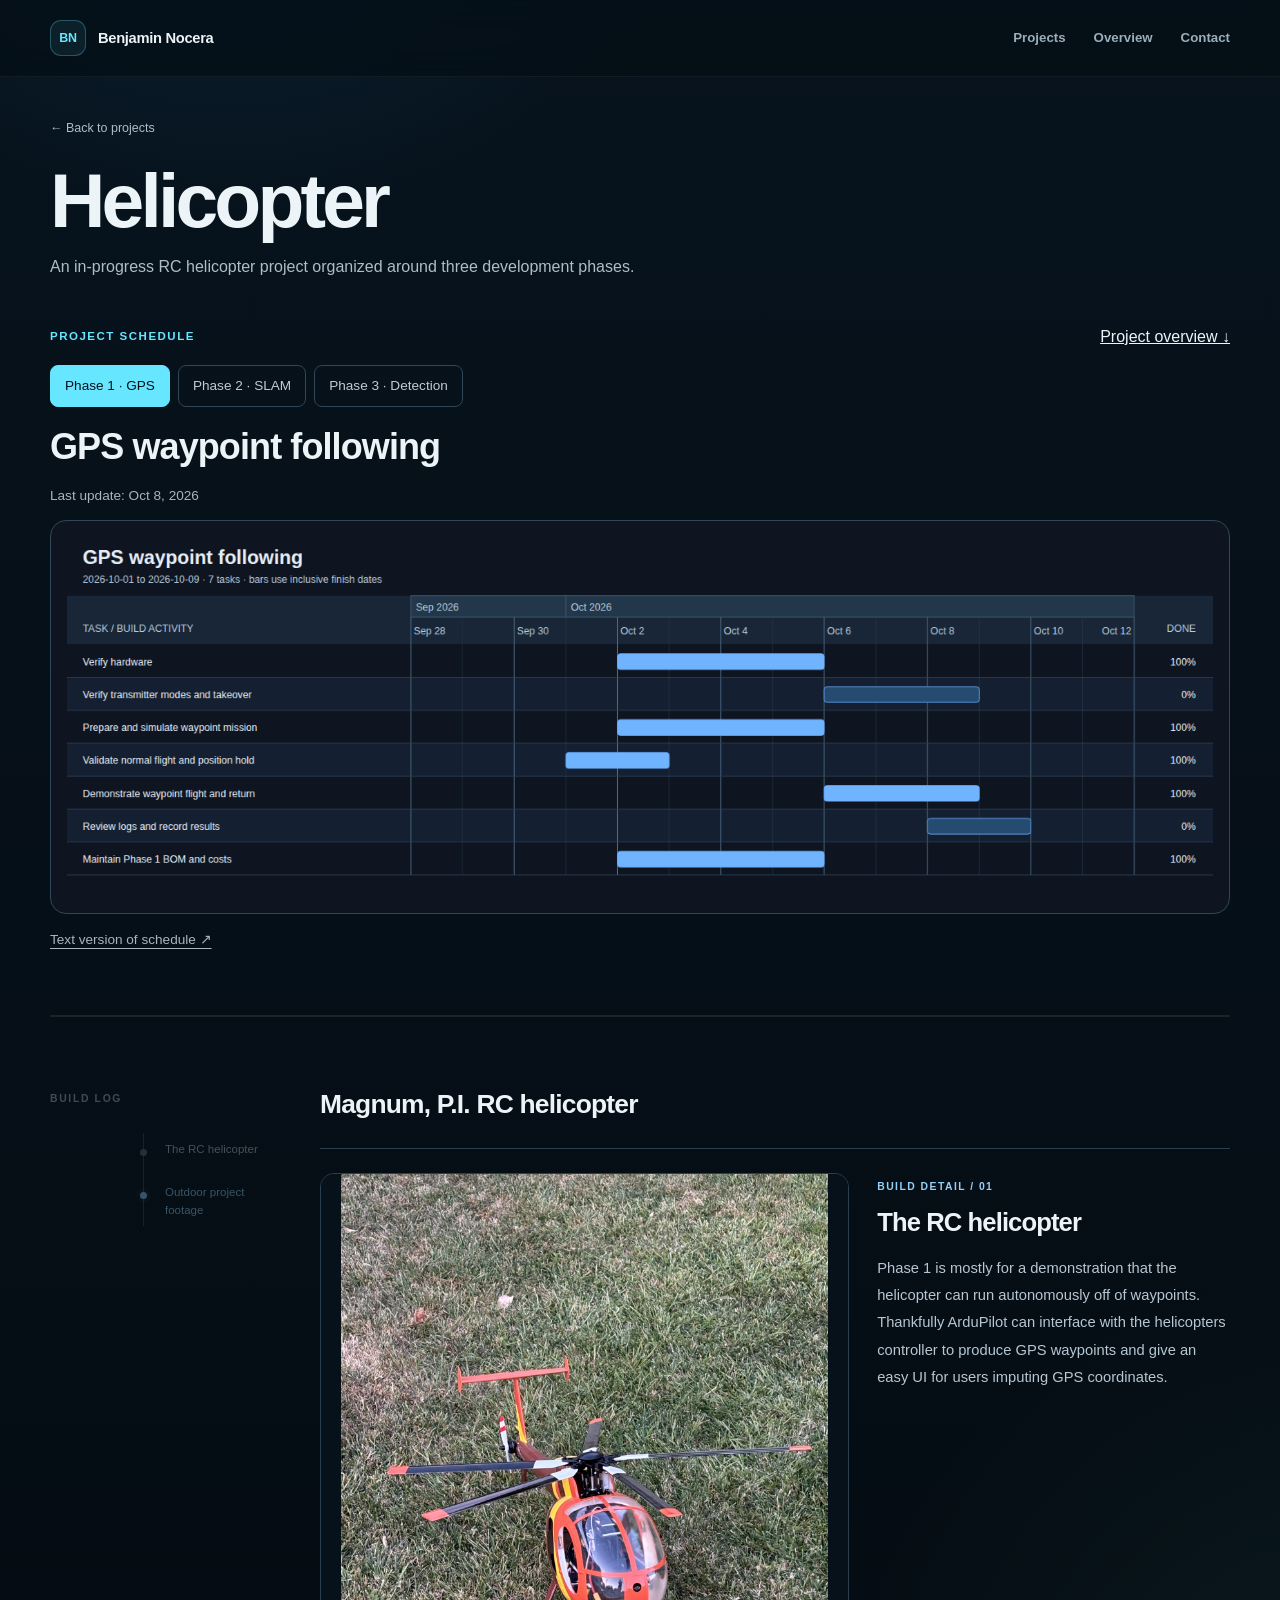
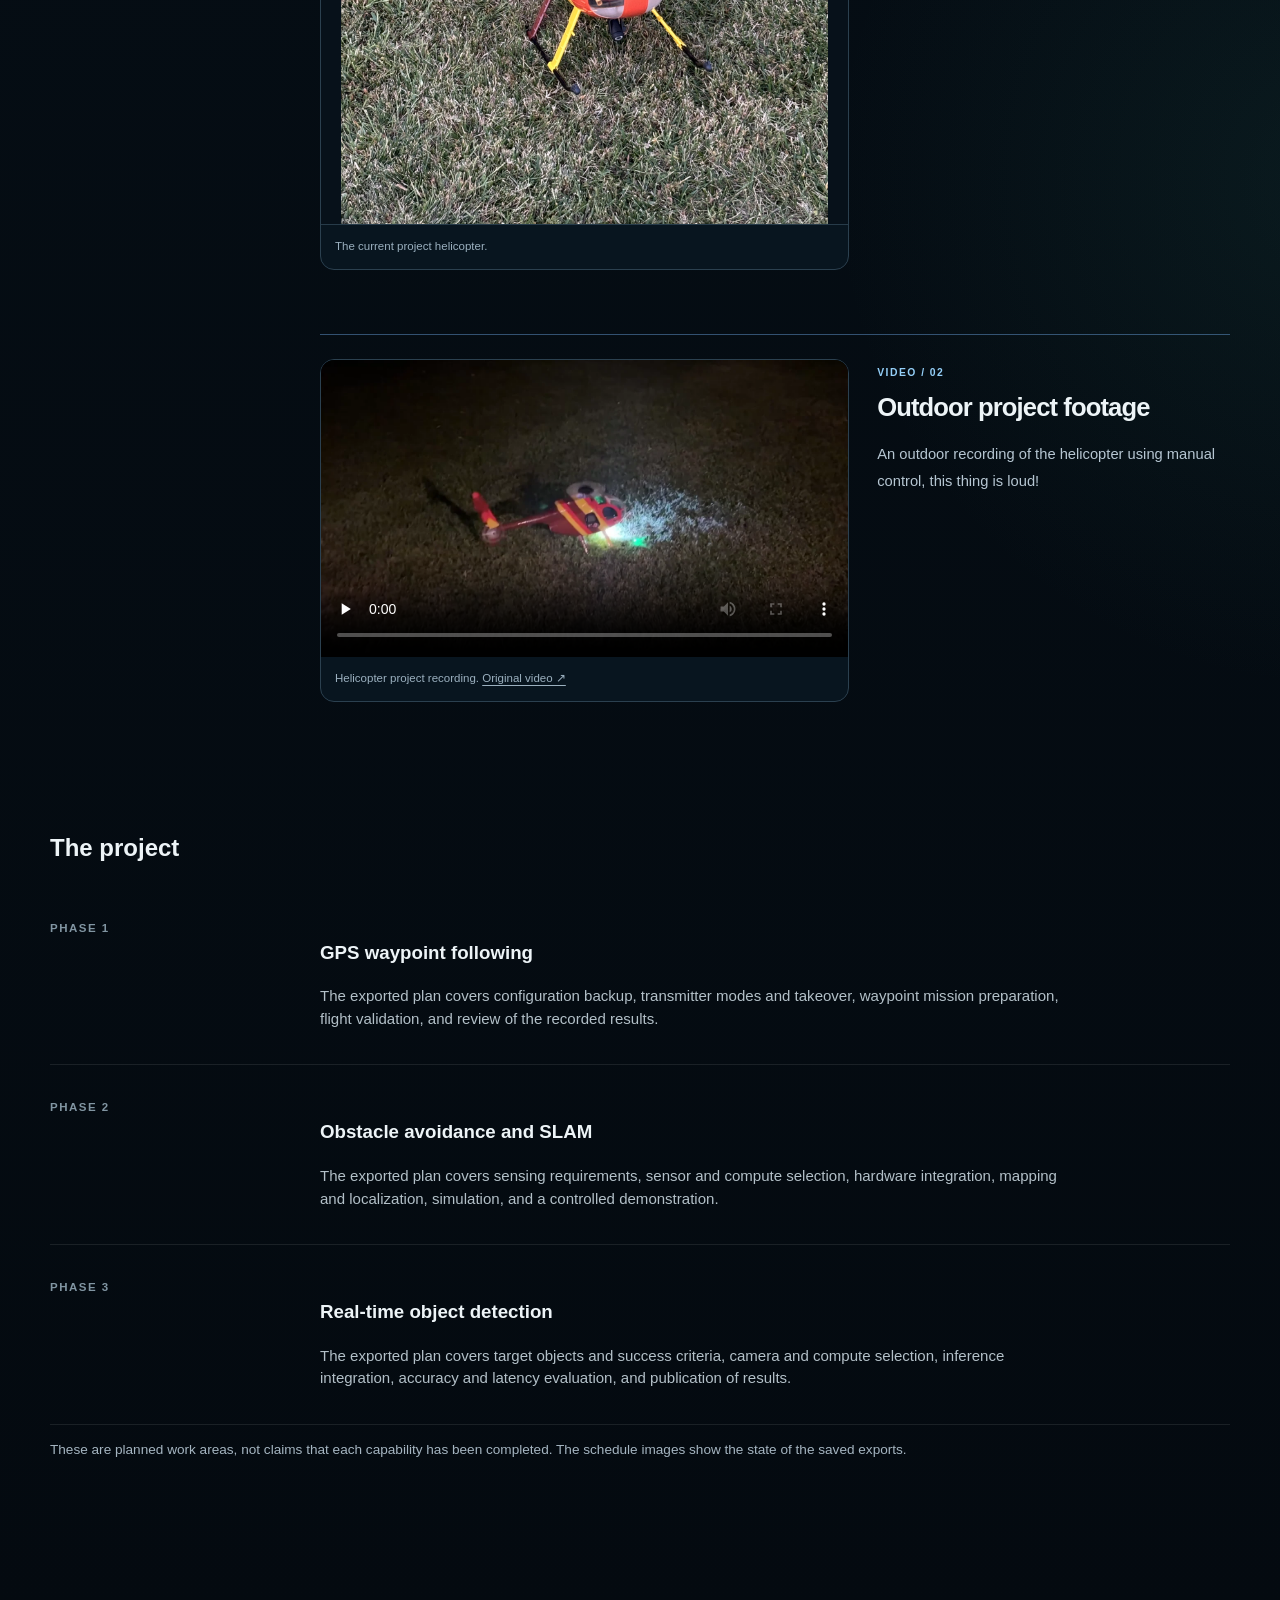
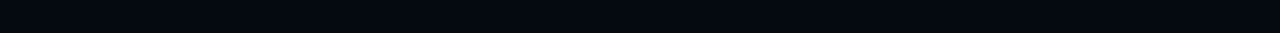
==== projects/helicopter.html @ 0081d000 "Publish sanitized portfolio site" ====
<!DOCTYPE html>

<html lang="en">
<head>
<meta charset="utf-8"/>
<meta content="width=device-width, initial-scale=1" name="viewport"/>
<meta content="Helicopter project: exported schedules for GPS waypoint following, obstacle avoidance and SLAM, and real-time object detection." name="description"/>
<title>Helicopter — Benjamin Nocera</title>
<link href="../styles.css" rel="stylesheet"/>
<link href="../project-updates.css" rel="stylesheet"/>
<link href="../asset-stories.css" rel="stylesheet"/></head>
<body class="project-page">
<header class="nav-wrap"><nav aria-label="Main navigation" class="nav shell">
<a class="wordmark" href="../index.html"><span class="wordmark-box">BN</span><span class="wordmark-text">Benjamin Nocera</span></a>
<div class="nav-links"><a href="../index.html#work">Projects</a><a href="#overview">Overview</a><a href="../index.html#contact">Contact</a></div>
</nav></header>
<main>
<header class="project-header shell">
<a class="project-back" href="../index.html#work">← Back to projects</a>
<h1>Helicopter</h1>
<p data-site-edit="helicopter.header.intro">An in-progress RC helicopter project organized around three development phases.</p>
</header>
<section aria-labelledby="schedule-title" class="schedule-panel shell" data-schedule="helicopter-phase-1" id="schedule">
<div class="schedule-topline"><span class="schedule-label">PROJECT SCHEDULE</span><a href="#overview">Project overview ↓</a></div>
<div aria-label="Choose a schedule phase" class="phase-selector" role="group">
<button aria-pressed="true" data-schedule-target="helicopter-phase-1" type="button">Phase 1 · GPS</button>
<button aria-pressed="false" data-schedule-target="helicopter-phase-2" type="button">Phase 2 · SLAM</button>
<button aria-pressed="false" data-schedule-target="helicopter-phase-3" type="button">Phase 3 · Detection</button>
</div>
<h2 data-schedule-title="" id="schedule-title">GPS waypoint following</h2>
<p class="snapshot-status" data-schedule-status="">Snapshots from the exported schedules. Not a live feed.</p>
<button aria-label="Enlarge the selected Helicopter schedule image" class="schedule-preview" data-open-schedule="" type="button">
<img alt="Read-only Helicopter Phase 1 schedule" data-schedule-preview="" height="521" src="../assets/schedules/helicopter-phase-1-preview.png" width="1392"/>

</button>
<p class="schedule-help"><a data-schedule-text="" href="../assets/schedules/helicopter-phase-1.txt">Text version of schedule ↗</a></p>
<noscript><p>Full schedule images: <a href="../assets/schedules/helicopter-phase-1.png">Phase 1</a>, <a href="../assets/schedules/helicopter-phase-2.png">Phase 2</a>, <a href="../assets/schedules/helicopter-phase-3.png">Phase 3</a>.</p></noscript>
</section>
<section aria-label="Helicopter project overview" class="case-study shell" id="overview"><div data-project-story="helicopter"></div>
<h2>The project</h2>
<div class="case-grid"><h2>PHASE 1</h2><div><h3 data-site-edit="helicopter.phase1.heading">GPS waypoint following</h3><p data-site-edit="helicopter.phase1.description">The exported plan covers configuration backup, transmitter modes and takeover, waypoint mission preparation, flight validation, and review of the recorded results.</p></div></div>
<div class="case-grid"><h2>PHASE 2</h2><div><h3 data-site-edit="helicopter.phase2.heading">Obstacle avoidance and SLAM</h3><p data-site-edit="helicopter.phase2.description">The exported plan covers sensing requirements, sensor and compute selection, hardware integration, mapping and localization, simulation, and a controlled demonstration.</p></div></div>
<div class="case-grid"><h2>PHASE 3</h2><div><h3 data-site-edit="helicopter.phase3.heading">Real-time object detection</h3><p data-site-edit="helicopter.phase3.description">The exported plan covers target objects and success criteria, camera and compute selection, inference integration, accuracy and latency evaluation, and publication of results.</p></div></div>
<p class="schedule-help" data-site-edit="helicopter.planning.note">These are planned work areas, not claims that each capability has been completed. The schedule images show the state of the saved exports.</p>
</section>
</main>
<script src="../content.js"></script><script src="../project-media.js"></script><script src="../assets/generated/media-index.js"></script><script src="../project-stories.js"></script><script src="../asset-stories.js"></script><script src="../assets/schedules/schedule-data.js"></script><script src="../project-updates.js"></script></body>
</html>
---- styles.css ----
:root{
  --bg:#07111a;--panel:#0c1b27;--text:#edf4f7;--muted:#9caebb;--soft:#6f8492;
  --line:rgba(255,255,255,.09);--line-strong:rgba(255,255,255,.15);
  --accent:#66e7ff;--accent-2:#72e6b2;--shell:1180px;--radius:22px
}
*{box-sizing:border-box}
html{scroll-behavior:smooth}
body{
  margin:0;min-width:320px;color:var(--text);
  font-family:Inter,ui-sans-serif,-apple-system,BlinkMacSystemFont,"Segoe UI",Arial,sans-serif;
  line-height:1.5;overflow-x:hidden;
  background:
    radial-gradient(circle at 18% -8%,rgba(25,93,131,.30),transparent 30rem),
    radial-gradient(circle at 105% 55%,rgba(45,121,108,.13),transparent 32rem),
    linear-gradient(180deg,#07131d 0%,#050d14 45%,#040a10 100%)
}
body:before{
  content:"";position:fixed;inset:0;pointer-events:none;opacity:.18;z-index:-1;
  background-image:linear-gradient(rgba(255,255,255,.025) 1px,transparent 1px),
  linear-gradient(90deg,rgba(255,255,255,.025) 1px,transparent 1px);
  background-size:44px 44px;mask-image:linear-gradient(to bottom,#000,transparent 70%)
}
a{color:inherit} img{max-width:100%;display:block}
.shell{width:min(calc(100% - 48px),var(--shell));margin-inline:auto}
.sr-only{position:absolute;width:1px;height:1px;padding:0;margin:-1px;overflow:hidden;clip:rect(0,0,0,0);white-space:nowrap;border:0}
.ambient{position:fixed;width:24rem;height:24rem;border-radius:999px;filter:blur(110px);opacity:.11;pointer-events:none;z-index:-2}
.ambient-one{left:-10rem;top:18rem;background:var(--accent)}
.ambient-two{right:-12rem;top:58rem;background:var(--accent-2)}

.nav-wrap{position:sticky;top:0;z-index:50;background:rgba(5,14,21,.72);border-bottom:1px solid rgba(255,255,255,.055);backdrop-filter:blur(18px)}
.nav{min-height:76px;display:flex;align-items:center;justify-content:space-between;gap:24px}
.wordmark{display:inline-flex;align-items:center;gap:12px;text-decoration:none;font-weight:700;letter-spacing:-.02em}
.wordmark-box{width:36px;height:36px;display:grid;place-items:center;border:1px solid rgba(102,231,255,.28);border-radius:11px;background:rgba(102,231,255,.07);color:var(--accent);font-size:.78rem}
.wordmark-text{font-size:.92rem}
.nav-links{display:flex;align-items:center;gap:28px}
.nav-links>a{text-decoration:none;color:var(--muted);font-size:.83rem;font-weight:600}
.nav-links>a:hover{color:var(--text)}
.nav-links .nav-resume{color:var(--text);padding:9px 12px;border:1px solid var(--line-strong);border-radius:10px;background:rgba(255,255,255,.035)}
.nav-toggle{display:none;width:42px;height:42px;border:1px solid var(--line);border-radius:11px;background:rgba(255,255,255,.03);color:var(--text)}
.nav-toggle span:not(.sr-only){width:18px;height:1px;margin:5px auto;display:block;background:currentColor}

.hero{min-height:calc(100vh - 76px);display:grid;grid-template-columns:1.08fr .92fr;align-items:center;gap:clamp(42px,7vw,100px);padding:52px 0 72px}
.hero-kicker{display:flex;align-items:center;gap:12px;margin-bottom:22px;color:#b9c7d0;font-size:.71rem;font-weight:700;letter-spacing:.15em}
.kicker-line{width:32px;height:1px;background:var(--accent)}
.hero h1{margin:0;max-width:780px;font-size:clamp(3.8rem,7vw,6.65rem);line-height:.91;letter-spacing:-.068em;font-weight:720}
.hero h1>span{display:block}
.hero-secondary{max-width:10.8ch;margin-top:.18em;color:#8ea2af;font-size:.51em;line-height:1.02;letter-spacing:-.045em;font-weight:620}
.hero-lede{max-width:600px;margin:28px 0 0;color:#acbcc7;font-size:clamp(1rem,1.5vw,1.14rem)}
.hero-actions{display:flex;flex-wrap:wrap;gap:12px;margin-top:32px}
.btn{min-height:48px;padding:0 17px;display:inline-flex;align-items:center;gap:10px;justify-content:center;border-radius:11px;text-decoration:none;font-size:.84rem;font-weight:700;transition:.18s}
.btn:hover{transform:translateY(-2px)}
.btn-primary{background:var(--accent);color:#041016}
.btn-ghost{border:1px solid var(--line-strong);background:rgba(255,255,255,.035)}
.hero-foot{margin-top:24px;display:flex;align-items:center;gap:10px;color:#8095a3;font-size:.77rem}
.status-dot{width:7px;height:7px;border-radius:50%;background:var(--accent-2);box-shadow:0 0 14px rgba(114,230,178,.8)}
.hero-art{display:flex;justify-content:center}
.portrait-frame{position:relative;width:min(100%,470px);aspect-ratio:.82;overflow:hidden;border:1px solid rgba(255,255,255,.12);border-radius:28px;background:radial-gradient(circle at 72% 20%,rgba(102,231,255,.12),transparent 28%),linear-gradient(145deg,#102a3b,#07131d 58%,#061017);box-shadow:0 30px 90px rgba(0,0,0,.42)}
.frame-grid{position:absolute;inset:0;background-image:linear-gradient(rgba(255,255,255,.04) 1px,transparent 1px),linear-gradient(90deg,rgba(255,255,255,.04) 1px,transparent 1px);background-size:34px 34px;opacity:.5}
.frame-accent{position:absolute;z-index:1}
.frame-accent-a{width:140px;height:140px;top:66px;right:-42px;border:1px solid rgba(102,231,255,.22);border-radius:50%}
.frame-accent-b{width:74px;height:74px;left:34px;bottom:92px;border-left:1px solid rgba(114,230,178,.35);border-bottom:1px solid rgba(114,230,178,.35)}
.portrait-topline,.portrait-bottom{position:absolute;z-index:4;left:22px;right:22px;display:flex;justify-content:space-between;color:#8fa4b2;font-size:.59rem;font-weight:700;letter-spacing:.13em}
.portrait-topline{top:20px}
.portrait-bottom{bottom:19px;justify-content:flex-start;gap:12px;color:#b7c4cd}
.portrait-bottom span:not(:last-child):after{content:"·";margin-left:12px;color:var(--accent)}
.portrait-frame:after{content:"";position:absolute;inset:auto 0 0;height:45%;z-index:3;background:linear-gradient(to top,rgba(4,12,18,.88),transparent)}
.portrait{position:absolute;z-index:2;width:111%;max-width:none;left:-5%;bottom:-2px;filter:saturate(.76) contrast(1.05)}

.quick-facts{display:grid;grid-template-columns:repeat(3,1fr);border-top:1px solid var(--line);border-bottom:1px solid var(--line)}
.fact{padding:24px 0}.fact+.fact{padding-left:28px;border-left:1px solid var(--line)}
.fact strong{display:block;margin-bottom:4px;color:#dce7ed;font-size:.92rem}.fact span{color:var(--soft);font-size:.74rem}

.section{padding:112px 0;border-bottom:1px solid var(--line)}
.section-label{display:flex;gap:14px;margin-bottom:44px;color:#728895;font-size:.69rem;font-weight:700;letter-spacing:.15em}
.section-label span:first-child{color:var(--accent)}
.section h2,.contact h2{margin:0;letter-spacing:-.052em;line-height:1.02;font-weight:680}
.about-layout{display:grid;grid-template-columns:1.1fr .9fr;gap:clamp(50px,9vw,120px)}
.about-heading h2{max-width:680px;font-size:clamp(2.5rem,4.6vw,4.6rem)}
.about-body>div:first-child p{margin:0 0 18px;color:#aebdc7;font-size:.97rem}
.capability-grid{margin-top:34px;display:grid;grid-template-columns:repeat(2,1fr);gap:10px}
.capability{min-height:104px;padding:16px;border:1px solid var(--line);border-radius:14px;background:rgba(255,255,255,.025)}
.capability small{display:block;margin-bottom:16px;color:#607886;font-size:.61rem;font-weight:700;letter-spacing:.13em}
.capability strong{display:block;margin-bottom:7px;color:#d7e2e8;font-size:.86rem}.capability span{color:#768b98;font-size:.72rem}

.work-heading{margin-bottom:46px;display:grid;grid-template-columns:1fr 420px;align-items:end;gap:50px}
.work-heading h2{font-size:clamp(2.8rem,5.8vw,5.4rem)}.work-heading p{margin:0 0 4px;color:#8195a2;font-size:.86rem}
.project-grid{display:grid;grid-template-columns:repeat(2,1fr);gap:18px}
.project-card{
  display:block;overflow:hidden;border:1px solid var(--line);border-radius:var(--radius);
  background:#0a1823;text-decoration:none;transition:transform .22s ease,border-color .22s ease,box-shadow .22s ease
}
.project-card:hover{transform:translateY(-5px);border-color:rgba(102,231,255,.30);box-shadow:0 22px 60px rgba(0,0,0,.22)}
.project-thumb{
  position:relative;aspect-ratio:16/9;overflow:hidden;border-bottom:1px solid var(--line);
  background:linear-gradient(145deg,#102535,#08151f)
}
.project-thumb img{width:100%;height:100%;object-fit:cover;transition:transform .35s ease,filter .35s ease}
.project-card:hover .project-thumb img{transform:scale(1.025);filter:brightness(1.06)}
.project-open{
  position:absolute;right:14px;bottom:14px;padding:7px 9px;border:1px solid rgba(255,255,255,.14);
  border-radius:999px;background:rgba(4,13,20,.72);backdrop-filter:blur(8px);color:#d9e5eb;
  font-size:.62rem;font-weight:700;letter-spacing:.04em
}
.project-card-body{position:relative;min-height:275px;padding:24px}
.project-top{display:flex;align-items:center;justify-content:space-between}
.project-index{color:var(--accent);font-size:.68rem;font-weight:700;letter-spacing:.12em}
.project-type{padding:6px 9px;border:1px solid var(--line);border-radius:999px;color:#738894;font-size:.61rem;font-weight:700;letter-spacing:.08em}
.project-card h3{margin:34px 0 12px;max-width:12ch;color:#eef4f7;font-size:clamp(1.8rem,3.2vw,2.7rem);letter-spacing:-.045em;line-height:1}
.project-card p{max-width:470px;margin:0 0 30px;color:#8396a2;font-size:.82rem}
.project-tags{display:flex;flex-wrap:wrap;gap:7px;margin-top:auto}
.project-tags span{padding:6px 9px;border:1px solid rgba(255,255,255,.075);border-radius:999px;color:#9eafba;font-size:.65rem}

/* Project detail pages */
.project-page{min-height:100vh}
.project-page .nav-wrap{position:relative}
.project-hero{padding:78px 0 54px}
.project-back{display:inline-flex;margin-bottom:34px;color:#8fa2ae;text-decoration:none;font-size:.78rem}
.project-back:hover{color:var(--text)}
.project-hero-grid{display:grid;grid-template-columns:.9fr 1.1fr;gap:56px;align-items:end}
.project-hero h1{margin:0;font-size:clamp(3.5rem,7vw,6.7rem);line-height:.92;letter-spacing:-.06em}
.project-hero p{max-width:680px;margin:22px 0 0;color:#93a6b1;font-size:1rem}
.project-meta{display:flex;flex-wrap:wrap;gap:8px;margin-top:26px}
.project-meta span{padding:7px 10px;border:1px solid var(--line);border-radius:999px;color:#9eafba;font-size:.68rem}
.project-cover{overflow:hidden;border:1px solid var(--line);border-radius:22px;background:#0b1924}
.project-cover img{width:100%;aspect-ratio:16/9;object-fit:cover}
.case-study{padding:72px 0 110px;border-top:1px solid var(--line)}
.case-grid{display:grid;grid-template-columns:220px 1fr;gap:50px;padding:34px 0;border-bottom:1px solid var(--line)}
.case-grid h2{margin:0;color:#8195a2;font-size:.72rem;letter-spacing:.13em}
.case-grid p{max-width:760px;margin:0;color:#b3c0c8;font-size:.94rem}


.experience-layout{display:grid;grid-template-columns:.72fr 1.28fr;gap:clamp(50px,8vw,110px)}
.experience-heading h2{font-size:clamp(2.5rem,4.6vw,4.5rem)}
.experience-heading p{max-width:340px;margin:20px 0 0;color:#718793;font-size:.8rem}
.timeline{border-top:1px solid var(--line)}
.timeline-item{display:grid;grid-template-columns:105px 1fr;gap:20px;padding:24px 0;border-bottom:1px solid var(--line)}
.timeline-date{padding-top:3px;color:var(--accent);font-size:.67rem;font-weight:700;letter-spacing:.1em}
.timeline-item h3{margin:0 0 4px;color:#dce7ec;font-size:1rem;letter-spacing:-.02em}
.timeline-org{margin:0 0 10px;color:#91a3ae;font-size:.76rem;font-weight:600}
.timeline-copy{max-width:620px;margin:0;color:#718692;font-size:.78rem}

.contact{margin-top:110px;margin-bottom:56px;padding:44px;display:grid;grid-template-columns:1fr .82fr;gap:48px;align-items:end;border:1px solid rgba(102,231,255,.17);border-radius:26px;background:radial-gradient(circle at 0 0,rgba(102,231,255,.10),transparent 25rem),linear-gradient(145deg,#0c1d29,#08151e);box-shadow:0 28px 80px rgba(0,0,0,.30)}
.contact-label{margin-bottom:30px}.contact h2{max-width:660px;font-size:clamp(2.7rem,5vw,4.8rem)}
.contact-copy>p{max-width:580px;margin:18px 0 0;color:#889ba6;font-size:.87rem}
.contact-links{display:grid;gap:10px}
.contact-card{min-height:78px;padding:14px 16px;display:grid;grid-template-columns:38px 1fr auto;align-items:center;gap:13px;border:1px solid var(--line);border-radius:14px;background:rgba(255,255,255,.025);text-decoration:none;transition:.18s}
.contact-card:hover{transform:translateY(-2px);border-color:rgba(102,231,255,.25);background:rgba(255,255,255,.045)}
.contact-icon{width:36px;height:36px;display:grid;place-items:center;border-radius:9px;border:1px solid rgba(255,255,255,.09);color:var(--accent);font-weight:800;font-size:.8rem}
.contact-card small{display:block;margin-bottom:3px;color:#687e8b;font-size:.56rem;font-weight:700;letter-spacing:.12em}
.contact-card strong{display:block;color:#c8d5dc;font-size:.78rem;font-weight:600}.contact-arrow{color:#718794}

.footer{min-height:92px;display:grid;grid-template-columns:1fr auto auto;align-items:center;gap:24px;color:#516977;font-size:.66rem}
.reveal{opacity:0;transform:translateY(16px);transition:opacity .65s ease,transform .65s ease}.reveal.visible{opacity:1;transform:none}

@media(max-width:920px){
  .hero{grid-template-columns:1fr;min-height:auto;padding-top:74px}.hero-art{justify-content:flex-start}.portrait-frame{max-width:430px}
  .about-layout,.experience-layout,.contact{grid-template-columns:1fr}.work-heading{grid-template-columns:1fr}.work-heading p{max-width:500px}
}
@media(max-width:720px){
  .shell{width:min(calc(100% - 30px),var(--shell))}.nav{min-height:68px}.nav-toggle{display:block}
  .nav-links{position:absolute;left:15px;right:15px;top:68px;display:none;padding:12px;flex-direction:column;align-items:stretch;gap:4px;border:1px solid var(--line);border-radius:0 0 14px 14px;background:rgba(5,14,21,.98)}
  .nav-links.open{display:flex}.nav-links>a{padding:10px 8px}.wordmark-text{display:none}
  .hero{padding-top:46px;padding-bottom:56px}.hero h1{font-size:clamp(3.2rem,16vw,5rem)}.portrait-frame{width:100%}
  .quick-facts{grid-template-columns:1fr}.fact+.fact{padding-left:0;border-left:0;border-top:1px solid var(--line)}
  .section{padding:82px 0}.capability-grid,.project-grid{grid-template-columns:1fr}.timeline-item{grid-template-columns:1fr;gap:8px}
  .contact{margin-top:74px;padding:28px}.footer{padding:28px 0;grid-template-columns:1fr;gap:8px}
}
@media(prefers-reduced-motion:reduce){*,*:before,*:after{scroll-behavior:auto!important;transition:none!important}.reveal{opacity:1;transform:none}}

@media(max-width:920px){.project-hero-grid{grid-template-columns:1fr}}
@media(max-width:720px){.case-grid{grid-template-columns:1fr;gap:12px}.project-card-body{min-height:auto}}


/* Wagon + project media galleries */
.project-gallery{
  display:grid;
  grid-template-columns:repeat(2,minmax(0,1fr));
  gap:18px;
  margin:28px 0 54px;
}
.project-media{
  margin:0;
  overflow:hidden;
  border:1px solid var(--line);
  border-radius:18px;
  background:#08151f;
}
.project-media-wide{grid-column:1/-1}
.project-media img,
.project-media video{
  display:block;
  width:100%;
  height:auto;
  background:#07111a;
}
.project-media:not(.project-media-wide) img{
  aspect-ratio:4/3;
  object-fit:cover;
}
.project-media-wide img{
  max-height:720px;
  object-fit:contain;
}
.project-media figcaption{
  padding:11px 14px;
  border-top:1px solid var(--line);
  color:#738894;
  font-size:.7rem;
}
.project-video{
  margin:28px 0 0;
}
.project-video video{
  aspect-ratio:16/9;
  object-fit:contain;
}
.case-grid>div p+p{
  margin-top:16px;
}
@media(max-width:720px){
  .project-gallery{grid-template-columns:1fr}
  .project-media-wide{grid-column:auto}
}
---- project-updates.css ----
/* Shared schedule-first project pages. Public visitors receive PNGs, not HTML editors. */
.project-page { --project-space: clamp(24px, 4vw, 54px); }
.project-page main { padding-bottom: 48px; }
.project-page .project-header { padding-block: 38px 30px; }
.project-page .project-header h1 { margin: 10px 0 16px; font-size: clamp(2.8rem,6vw,5.5rem); line-height:1; letter-spacing:-.05em; }
.project-page .project-header p { max-width: 780px; color:#aebdc7; }
.project-page .project-back { display:inline-flex; margin:0 0 14px; color:#aebdc7; text-decoration:none; }
.schedule-panel { scroll-margin-top: 30px; padding-bottom: 50px; border-bottom:1px solid var(--line); }
.schedule-panel h2 { margin:18px 0; font-size:clamp(1.5rem,3vw,2.25rem); line-height:1.2; letter-spacing:-.025em; }
.schedule-topline { display:flex; flex-wrap:wrap; align-items:center; justify-content:space-between; gap:12px; }
.schedule-label { color:var(--accent); font-size:.72rem; font-weight:700; letter-spacing:.13em; }
.snapshot-status, .schedule-help { color:#a5b5c1; font-size:.85rem; }
.schedule-help { line-height:1.7; }
.schedule-help a { text-underline-offset:4px; }
.schedule-preview { display:block; width:100%; padding:16px; text-align:left; border:1px solid #304659; border-radius:16px; background:#0e1521; color:var(--text); cursor:zoom-in; }
.schedule-preview img { display:block; width:100%; height:auto; max-height:600px; object-fit:contain; }
.schedule-preview span { display:block; padding:12px 4px 0; color:var(--accent); font-size:.85rem; }
.schedule-preview:hover { border-color:var(--accent); }
.phase-selector { display:flex; gap:8px; flex-wrap:wrap; margin:16px 0; }
.phase-selector button { padding:10px 14px; background:transparent; border:1px solid #304659; border-radius:8px; color:#bfccd5; font:inherit; font-size:.85rem; cursor:pointer; }
.phase-selector button[aria-pressed="true"] { background:var(--accent); color:#06111b; border-color:var(--accent); }
.schedule-viewer { padding:0; width:min(1500px,95vw); max-width:95vw; max-height:92vh; border:1px solid #42586d; border-radius:12px; color:var(--text); background:#0e1521; }
.schedule-viewer::backdrop { background:rgba(0,0,0,.82); }
.schedule-viewer-bar { display:flex; align-items:center; gap:12px; padding:14px 18px; border-bottom:1px solid #304659; }
.schedule-viewer-bar h2 { margin:0 auto 0 0; font-size:1rem; }
.schedule-viewer-bar button { font:inherit; font-size:.85rem; color:var(--text); border:1px solid #52677b; border-radius:7px; padding:8px 12px; background:#182335; cursor:pointer; }
.schedule-viewer-scroll { overflow:auto; max-height:calc(92vh - 80px); overscroll-behavior:contain; }
.schedule-viewer-scroll img { width:100%; max-width:none; height:auto; }
.schedule-viewer-scroll.at-actual-size img { width:1440px; }
html.schedule-viewer-open { overflow:hidden; }
.project-page a:focus-visible, .project-page button:focus-visible { outline:3px solid var(--accent); outline-offset:5px; }
/* Keep project images uncropped, including portrait electronics photos and diagrams. */
.project-page .project-media:not(.project-media-wide) img { aspect-ratio:auto; max-height:760px; object-fit:contain; }
.project-page .project-media-wide img { max-height:none; object-fit:contain; }
.project-page .project-video video { aspect-ratio:4/3; object-fit:contain; }
.project-page .case-study { padding-top:40px; }
.project-page .project-meta { display:flex; flex-wrap:wrap; gap:8px; margin:20px 0; }
.project-page .project-meta span { border:1px solid var(--line); padding:6px 10px; border-radius:99px; font-size:.78rem; color:#bccad3; }
@media(max-width:720px) {
  .project-page .nav { flex-wrap:wrap; gap:10px; padding-block:10px; }
  .project-page .nav .nav-links { position:static; display:flex; flex-direction:row; flex-wrap:wrap; width:auto; padding:0; gap:8px; background:none; border:0; }
  .project-page .nav .nav-links a { padding:7px; font-size:.8rem; }
  .schedule-preview { padding:6px; }
  .schedule-viewer-bar { flex-wrap:wrap; }
  .schedule-viewer-bar h2 { width:100%; }
  .schedule-viewer-scroll { max-height:calc(92vh - 125px); }
}
---- asset-stories.css ----
/* Project media + dated build log. All content remains visible without animation. */
.story-layout { display:grid; grid-template-columns:240px minmax(0,1fr); gap:30px; position:relative; margin:32px 0 64px; }
.story-stream { min-width:0; }
.asset-timeline { position:sticky; top:32px; align-self:start; max-height:calc(100vh - 64px); overflow-y:auto; scrollbar-width:thin; padding:2px 8px 16px 0; opacity:.35; transition:opacity .3s ease; }
.timeline-in-view .asset-timeline { opacity:1; }
.timeline-label { margin:0 0 22px; color:#aabcc9; font-size:.65rem; font-weight:700; letter-spacing:.16em; }
.asset-timeline ol { list-style:none; position:relative; padding:0; margin:0; border:0; }
.asset-timeline ol::before { content:''; position:absolute; top:5px; bottom:6px; left:93px; border-left:1px solid #344857; pointer-events:none; }
.asset-timeline li { margin:0; padding:0; }
.asset-timeline a { display:grid; grid-template-columns:83px 20px minmax(0,1fr); gap:3px 6px; padding:13px 0; position:relative; text-decoration:none; color:#bdcad3; opacity:.4; transition:opacity .28s ease, color .28s ease; }
.asset-timeline a::before { content:''; position:absolute; left:90px; top:21px; width:7px; height:7px; border-radius:50%; background:#567283; }
.asset-timeline a:hover,.asset-timeline a:focus-visible,.asset-timeline a.is-current { opacity:1; color:#99d5ff; }
.asset-timeline a.is-current::before { background:#99d5ff; box-shadow:0 0 0 4px #99d5ff14; }
.asset-timeline .timeline-number { grid-column:2; grid-row:1; font-size:.65rem; font-family:ui-monospace,monospace; padding-top:1px; }
.asset-timeline .timeline-title { grid-column:3; grid-row:1; font-size:.72rem; line-height:1.5; overflow-wrap:anywhere; }
.asset-timeline .timeline-date { grid-column:1; grid-row:1; display:block; text-align:right; font-size:.67rem; min-height:1.1em; line-height:1.5; color:#a9c4d5; }
.asset-timeline .timeline-date.is-scheduled::before { content:'SCHEDULE'; display:block; color:#6e90a5; font-size:.52rem; font-weight:700; letter-spacing:.08em; }
/* Project-side dates must never change the two-column résumé grid. */
#experience .timeline-date { grid-column:1; grid-row:auto; min-width:0; }
#experience .timeline-item > div:last-child { grid-column:2; min-width:0; }
@media (max-width:720px) { #experience .timeline-item > div:last-child { grid-column:1; } }
.story-section-heading { margin:0 0 28px; max-width:850px; }
.story-section-heading h3 { font-size:1.65rem; line-height:1.2; margin:0 0 18px; letter-spacing:-.03em; }
.story-section-heading p { color:#bccbd5; font-size:.96rem; line-height:1.8; }
.story-row { min-width:0; display:grid; grid-template-columns:minmax(0,1.35fr) minmax(240px,.9fr); gap:28px; align-items:start; margin:0 0 64px; padding-top:24px; border-top:1px solid #293e4d; scroll-margin-top:32px; }
.story-figure { margin:0; min-width:0; overflow:hidden; border:1px solid #2b404f; border-radius:14px; background:#08151f; align-self:start; }
.story-figure img,.story-figure video { display:block; width:100%; height:auto; max-height:650px; object-fit:contain; background:#07111a; }
.story-figure figcaption { padding:12px 14px; color:#9bb0bf; font-size:.72rem; line-height:1.7; border-top:1px solid #273b49; }
.story-figure figcaption a { text-underline-offset:3px; }
.story-copy { min-width:0; padding-top:6px; }
.story-kicker { margin:0 0 12px; color:#94cff8; font-size:.65rem; letter-spacing:.14em; font-weight:700; }
.story-copy h4 { font-size:clamp(1.35rem,2vw,1.9rem); letter-spacing:-.035em; line-height:1.18; margin:0 0 18px; }
.story-copy > p:not(.story-kicker) { font-size:.92rem; color:#b6c6d2; line-height:1.85; margin:0; }
.story-date { display:block; color:#a7d9fb; font-size:.78rem; margin-bottom:8px; }
.story-date:empty { display:none; }
.media-error { padding:16px; color:#f4c7a1; }
.story-row.is-current { border-top-color:#78baff66; }
.resume-cta { display:inline; padding:0; background:transparent; color:#91caff; border:0; border-radius:0; box-shadow:none; text-decoration:none; font:inherit; letter-spacing:inherit; line-height:inherit; }
.resume-cta:hover { background:transparent; color:#c3e7ff; text-decoration:underline; text-underline-offset:8px; }
.resume-cta:focus-visible,.asset-timeline a:focus-visible { outline:3px solid #c3e8ff; outline-offset:5px; }
/* The portrait is a real PNG, not a browser-only preview or remote image URL. */
.portrait-frame .portrait { width:105%; left:-2.5%; bottom:0; max-height:calc(100% - 44px); height:auto; object-fit:contain; object-position:center bottom; filter:none; }
/* Do not shrink a long chart into a narrow 600px-tall image: keep its date axis legible. */
.schedule-preview img { width:100%; height:auto; max-height:none; object-position:top center; }
@media (max-width:1100px) {
  .story-layout { grid-template-columns:190px minmax(0,1fr); gap:22px; }
  .asset-timeline a { grid-template-columns:78px 17px minmax(0,1fr); gap:4px; }
  .asset-timeline ol::before { left:86px; }
  .asset-timeline a::before { left:83px; }
  .story-row { grid-template-columns:minmax(0,1.2fr) minmax(200px,1fr); gap:20px; }
}
@media (max-width:850px) {
  .story-layout { grid-template-columns:42px minmax(0,1fr); gap:16px; }
  .asset-timeline { top:20px; padding-right:0; }
  .asset-timeline .timeline-title,.asset-timeline .timeline-date,.asset-timeline .timeline-label { display:none; }
  .asset-timeline ol::before { left:3px; }
  .asset-timeline a::before { left:0; }
  .asset-timeline .timeline-number { grid-column:1; grid-row:1; }
  .asset-timeline a { grid-template-columns:1fr; padding-left:13px; }
  .story-row { grid-template-columns:1fr; gap:22px; margin-bottom:48px; }
  .story-copy { padding-top:0; }
  .story-figure img,.story-figure video { max-height:580px; }
}
@media (prefers-reduced-motion:reduce) {
  .asset-timeline,.asset-timeline a { transition:none; }
}

/* Hide redundant step numbers on wide screens: the dot itself marks the line,
   the date stays to its left, and the asset title stays to its right.
   Narrow screens retain numbered dots for compact navigation. */
@media (min-width:851px) {
  .asset-timeline .timeline-number { visibility:hidden; }
}
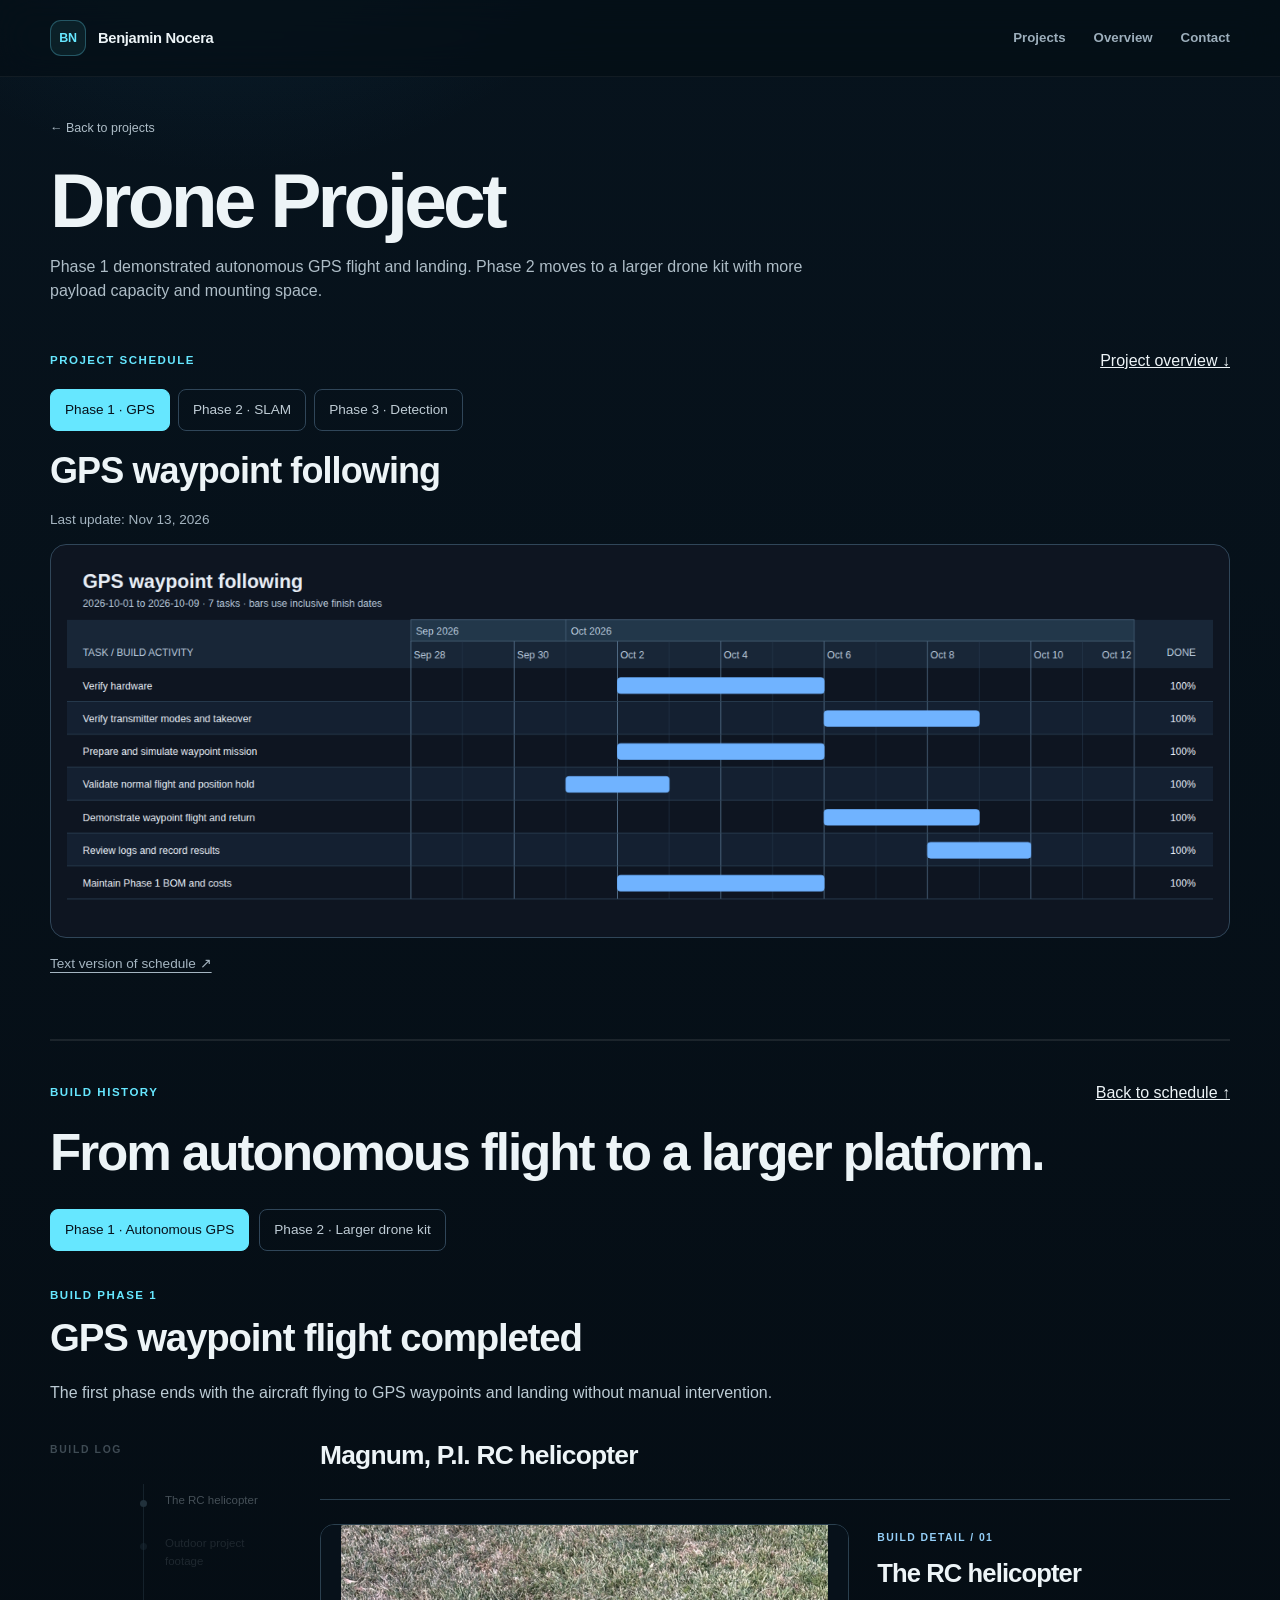
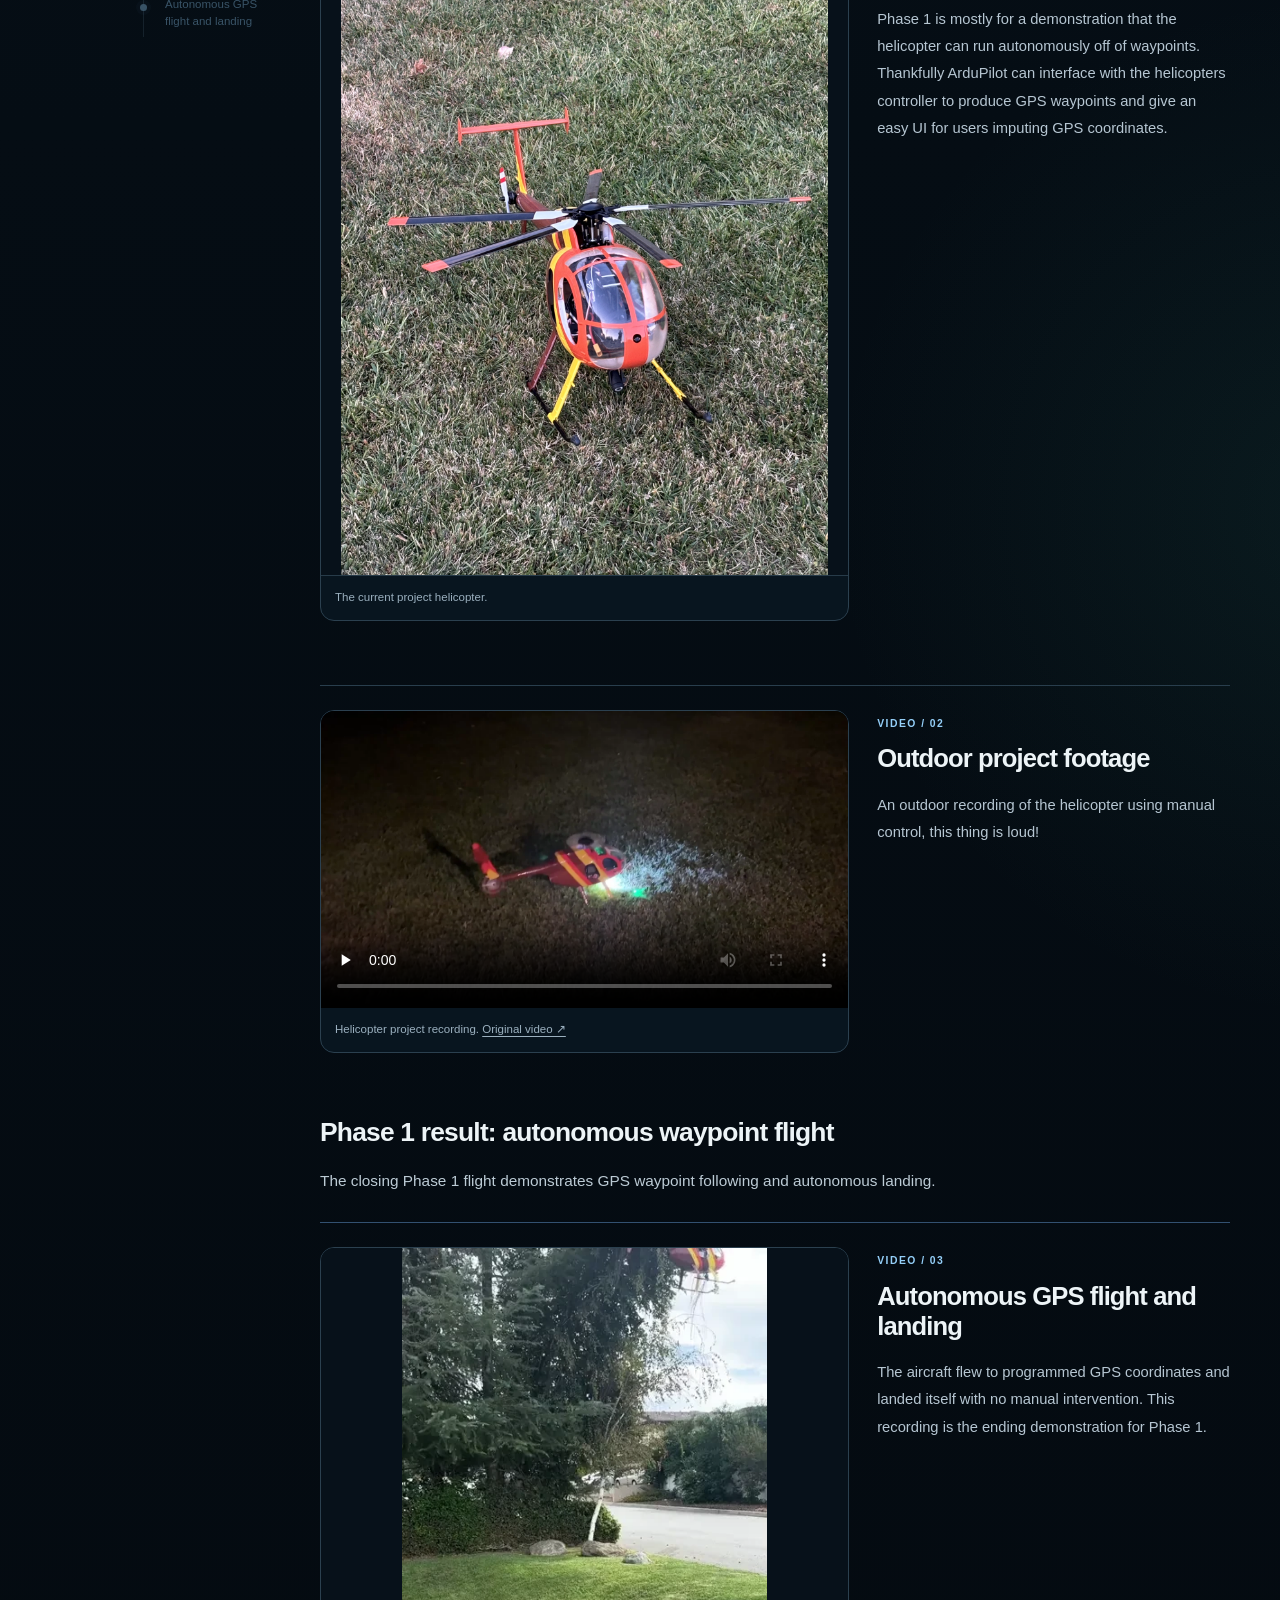
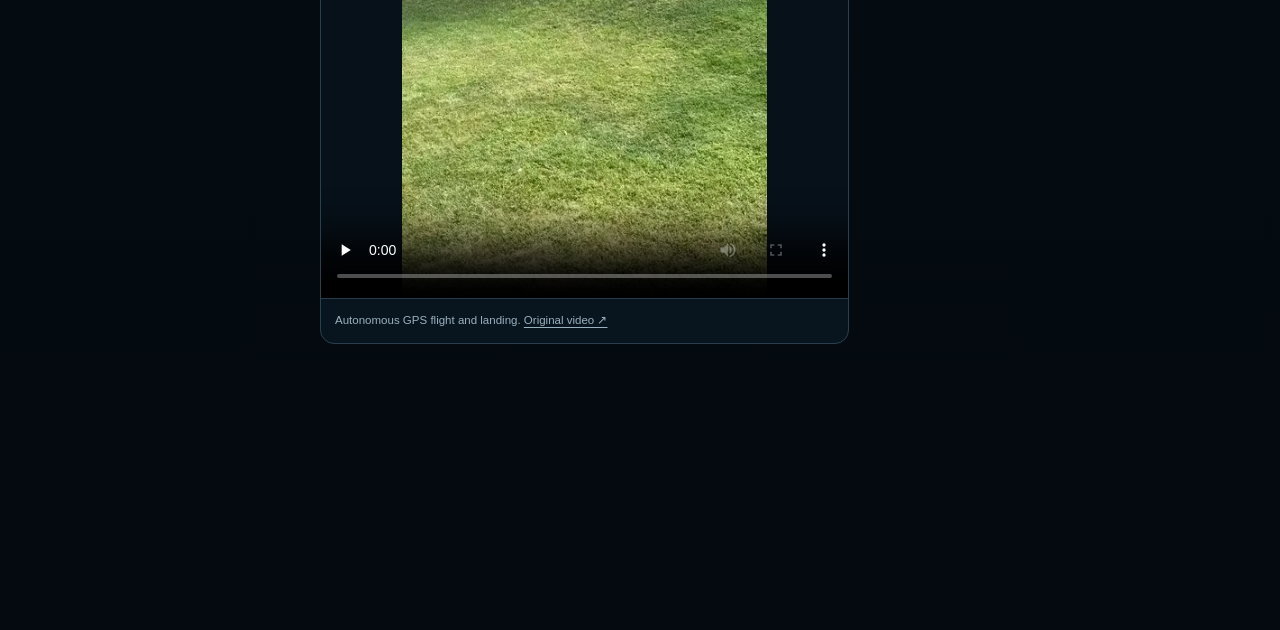
==== commit 02238731: "Publish completed Wagon milestones, looping user-test preview, Drone phases and refreshed schedules" ====
--- a/projects/helicopter.html
+++ b/projects/helicopter.html
@@ -1,48 +1 @@
-<!DOCTYPE html>
-
-<html lang="en">
-<head>
-<meta charset="utf-8"/>
-<meta content="width=device-width, initial-scale=1" name="viewport"/>
-<meta content="Helicopter project: exported schedules for GPS waypoint following, obstacle avoidance and SLAM, and real-time object detection." name="description"/>
-<title>Helicopter — Benjamin Nocera</title>
-<link href="../styles.css" rel="stylesheet"/>
-<link href="../project-updates.css" rel="stylesheet"/>
-<link href="../asset-stories.css" rel="stylesheet"/></head>
-<body class="project-page">
-<header class="nav-wrap"><nav aria-label="Main navigation" class="nav shell">
-<a class="wordmark" href="../index.html"><span class="wordmark-box">BN</span><span class="wordmark-text">Benjamin Nocera</span></a>
-<div class="nav-links"><a href="../index.html#work">Projects</a><a href="#overview">Overview</a><a href="../index.html#contact">Contact</a></div>
-</nav></header>
-<main>
-<header class="project-header shell">
-<a class="project-back" href="../index.html#work">← Back to projects</a>
-<h1>Helicopter</h1>
-<p data-site-edit="helicopter.header.intro">An in-progress RC helicopter project organized around three development phases.</p>
-</header>
-<section aria-labelledby="schedule-title" class="schedule-panel shell" data-schedule="helicopter-phase-1" id="schedule">
-<div class="schedule-topline"><span class="schedule-label">PROJECT SCHEDULE</span><a href="#overview">Project overview ↓</a></div>
-<div aria-label="Choose a schedule phase" class="phase-selector" role="group">
-<button aria-pressed="true" data-schedule-target="helicopter-phase-1" type="button">Phase 1 · GPS</button>
-<button aria-pressed="false" data-schedule-target="helicopter-phase-2" type="button">Phase 2 · SLAM</button>
-<button aria-pressed="false" data-schedule-target="helicopter-phase-3" type="button">Phase 3 · Detection</button>
-</div>
-<h2 data-schedule-title="" id="schedule-title">GPS waypoint following</h2>
-<p class="snapshot-status" data-schedule-status="">Snapshots from the exported schedules. Not a live feed.</p>
-<button aria-label="Enlarge the selected Helicopter schedule image" class="schedule-preview" data-open-schedule="" type="button">
-<img alt="Read-only Helicopter Phase 1 schedule" data-schedule-preview="" height="521" src="../assets/schedules/helicopter-phase-1-preview.png" width="1392"/>
-
-</button>
-<p class="schedule-help"><a data-schedule-text="" href="../assets/schedules/helicopter-phase-1.txt">Text version of schedule ↗</a></p>
-<noscript><p>Full schedule images: <a href="../assets/schedules/helicopter-phase-1.png">Phase 1</a>, <a href="../assets/schedules/helicopter-phase-2.png">Phase 2</a>, <a href="../assets/schedules/helicopter-phase-3.png">Phase 3</a>.</p></noscript>
-</section>
-<section aria-label="Helicopter project overview" class="case-study shell" id="overview"><div data-project-story="helicopter"></div>
-<h2>The project</h2>
-<div class="case-grid"><h2>PHASE 1</h2><div><h3 data-site-edit="helicopter.phase1.heading">GPS waypoint following</h3><p data-site-edit="helicopter.phase1.description">The exported plan covers configuration backup, transmitter modes and takeover, waypoint mission preparation, flight validation, and review of the recorded results.</p></div></div>
-<div class="case-grid"><h2>PHASE 2</h2><div><h3 data-site-edit="helicopter.phase2.heading">Obstacle avoidance and SLAM</h3><p data-site-edit="helicopter.phase2.description">The exported plan covers sensing requirements, sensor and compute selection, hardware integration, mapping and localization, simulation, and a controlled demonstration.</p></div></div>
-<div class="case-grid"><h2>PHASE 3</h2><div><h3 data-site-edit="helicopter.phase3.heading">Real-time object detection</h3><p data-site-edit="helicopter.phase3.description">The exported plan covers target objects and success criteria, camera and compute selection, inference integration, accuracy and latency evaluation, and publication of results.</p></div></div>
-<p class="schedule-help" data-site-edit="helicopter.planning.note">These are planned work areas, not claims that each capability has been completed. The schedule images show the state of the saved exports.</p>
-</section>
-</main>
-<script src="../content.js"></script><script src="../project-media.js"></script><script src="../assets/generated/media-index.js"></script><script src="../project-stories.js"></script><script src="../asset-stories.js"></script><script src="../assets/schedules/schedule-data.js"></script><script src="../project-updates.js"></script></body>
-</html>
+<!doctype html><html lang="en"><head><meta charset="utf-8"><meta name="viewport" content="width=device-width,initial-scale=1"><meta http-equiv="refresh" content="0;url=drone.html"><title>Drone Project — Benjamin Nocera</title></head><body><p>This project is now <a href="drone.html">Drone Project</a>.</p><script>location.replace('drone.html'+location.search+location.hash);</script></body></html>
